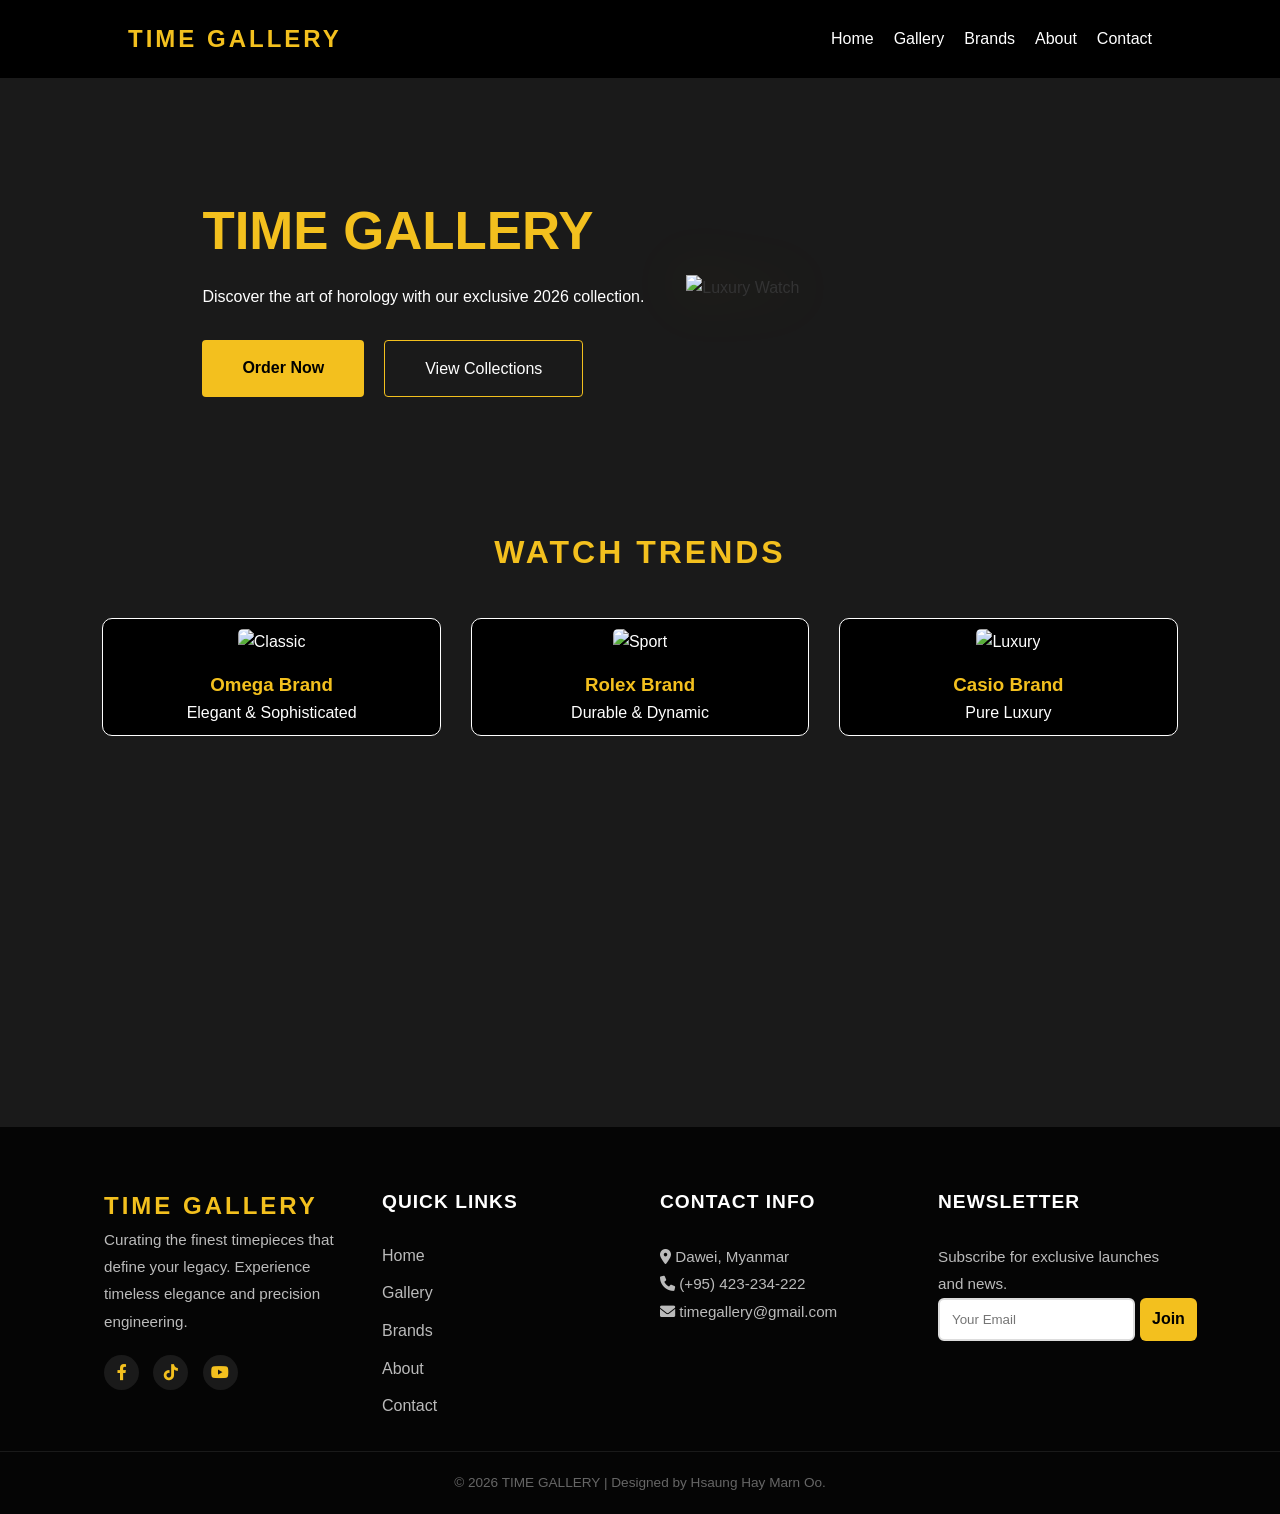
==== index.html @ e5761fb6 "Add files via upload" ====
<!DOCTYPE html>
<html lang="en">
<head>
    <meta name="viewport" content="width=device-width, initial-scale=1.0">
    <link rel="stylesheet" href="style.css">
     <link rel="stylesheet" href="https://cdnjs.cloudflare.com/ajax/libs/font-awesome/6.0.0/css/all.min.css">
    <title>TIME | Home</title>
</head>
<body>
    <nav>
        <div class="logo">TIME GALLERY</div>
        <div class="nav-links">
            <a href="index.html">Home</a>
            <a href="gallery.html">Gallery</a>
            <a href="brands.html">Brands</a>
            <a href="about.html">About</a>
            <a href="contact.html">Contact</a>
        </div>
    </nav>

   <main>
    <section class="modern-hero1">
     
        <div class="hero-container1">
            <div class="hero-text1">
                <h1 class="hero-title1">TIME GALLERY</h1>
                <p class="hero-intro1">Discover the art of horology with our exclusive 2026 collection.</p>
                <div class="hero-btns1">
                    <a href="order.html" class="btn-primary1">Order Now</a>
                    <a href="gallery.html" class="btn-secondary1">View Collections</a>
                </div>
            </div>
            <div class="hero-image1">
                <img src="img/clock stoere 2.jpg" alt="Luxury Watch">
            </div>
        </div>
    </section>

    <section id="collections1" class="collections-section1">
        <h2 class="section-title1">Watch Trends</h2>
        <div class="collection-grid1">
            <div class="collection-card1">
                <div class="card-img1"><img src="img/omega no bg.png" alt="Classic"></div>
                <h3>Omega Brand</h3>
                <p>Elegant & Sophisticated</p>
            </div>
            <div class="collection-card1">
                <div class="card-img1"><img src="img/Rolex Brand.png" alt="Sport"></div>
                <h3>Rolex Brand</h3>
                <p>Durable & Dynamic</p>
            </div>
            <div class="collection-card1">
                <div class="card-img1"><img src="img/Casio_Brand_2.png" alt="Luxury"></div>
                <h3>Casio Brand</h3>
                <p>Pure Luxury</p>
            </div>
        </div>
    </section>

</main>

   <footer class="main-footer">
    <div class="footer-container">
        <div class="footer-col">
            <div class="logo">TIME GALLERY</div>
            <p>Curating the finest timepieces that define your legacy. Experience timeless elegance and precision engineering.</p>
            <div class="social-icons">
                <a href="https://www.facebook.com/share/18MVpV5i3z/"><i class="fab fa-facebook-f"></i></a>
                <a href="https://www.tiktok.com/@marnmarnoo2008?_r=1&_t=ZS-95kJAKTh4nk"><i class="fab fa-tiktok"></i></a>
                <a href="www.youtube.com/@HsaungHayMarnOo-y4t"><i class="fab fa-youtube"></i></a>
            </div>
        </div>

        <div class="footer-col">
            <h4>Quick Links</h4>
            <ul>
            <li><a href="index.html">Home</a></li>
            <li><a href="gallery.html">Gallery</a></li>
            <li><a href="brands.html">Brands</a></li>
            <li><a href="about.html">About</a></li>
            <li><a href="contact.html">Contact</a></li>
            </ul>
        </div>

        <div class="footer-col">
            <h4>Contact Info</h4>
            <p><i class="fas fa-map-marker-alt"></i> Dawei, Myanmar</p>
            <p><i class="fas fa-phone"></i> (+95) 423-234-222</p>
            <p><i class="fas fa-envelope"></i> timegallery@gmail.com</p>
        </div>

        <div class="footer-col">
            <h4>Newsletter</h4>
            <p>Subscribe for exclusive launches and news.</p>
           
                <form action="#confirm-box4" class="confirm-box4-noti newsletter-form">
                <input type="email" placeholder="Your Email" required>
                <button type="submit" class="order-btn4">Join</button>
            </form>
        </div>
    </div>
    <div class="footer-bottom">
        <p>&copy; 2026 TIME GALLERY | Designed by Hsaung Hay Marn Oo.</p>
    </div>
</footer>
 <div id="confirm-box4" class="modal-overlay4">
    <div class="modal-content4">
        <h3>Successfully joined!</h3>
        <p>Thank you for your subscribing.</p>
        <a href="#" class="close-btn4">OK</a>
    </div>
</div>
</body>
</html>
---- style.css ----
/* General Setup */
* { margin: 0; padding: 0; box-sizing: border-box; font-family: 'Segoe UI', sans-serif; }
body { line-height: 1.6; color: #333; background: #1a1a1a; }
a { text-decoration: none; color: inherit; }
ul { list-style: none; }

/* Navigation */
nav {
    background: #000;
    color: #fff;
    display: flex;
    justify-content: space-between;
    padding: 20px 10%;
    align-items: center;
    position: sticky;
    top: 0;
    z-index: 1000;
}
.logo { font-size: 24px; font-weight: bold; letter-spacing: 3px; color:#F3C01E; }
.nav-links { display: flex; gap: 20px; }
.nav-links a:hover {  color:#F3C01E; }

/* Sections */
section { padding: 60px 10%; background: #fff; min-height: 70vh; }
h2 { text-align: center; margin-bottom: 40px; font-size: 2rem; text-transform: uppercase; }





    /* --- Hero Section --- */
.modern-hero1 {
    position: relative;
    padding: 100px 8%;
    display: flex;
    align-items: center;
    min-height: 400px;
    overflow: hidden;
    background-color: #1a1a1a;
}


.hero-container1 {
    position: relative;
    z-index: 2;
    display: grid;
    grid-template-columns: 1fr 1fr;
    align-items: center;
    width: 90%;
    margin-left: 100px;
}

.hero-title1 {
    font-size: 3.3rem;
    line-height: 2;
    text-transform: uppercase;
    font-weight: 800;
    color: #f3c01e;
}

.hero-intro1{
    color: #fff;
}


.hero-btns1 {
    display: flex;
    gap: 20px;
    margin-top: 30px;
}

.btn-primary1 {
    background: #f3c01e;
    color: #000;
    padding: 15px 40px;
    border-radius: 4px;
    text-decoration: none;
    font-weight: 700;
}

.btn-secondary1 {
    border: 1px solid #f3c01e;
    color: #fff;
    padding: 15px 40px;
    border-radius: 4px;
    text-decoration: none;
}

.hero-image1 img {
    width: 400px;
    height: 400px;
    filter: drop-shadow(0 0 30px rgba(255,204,0,0.2));
    animation: float 4s ease-in-out infinite;
}

@keyframes float {
    0%, 100% { transform: translateY(0); }
    50% { transform: translateY(-20px); }
}
/* --- Collections Section --- */
.collections-section1 {
    padding: 30px 8%;
    text-align: center;
     background-color: #1a1a1a;
     color: #fff;

     

    
}

.section-title1 {
    font-size: 2rem;
    margin-bottom: 40px;
    letter-spacing: 3px;
}

.collection-grid1 {
    display: grid;
    grid-template-columns: repeat(auto-fit, minmax(300px, 1fr));
    gap: 30px;
}

.collection-card1 {
    background: #000;
    padding: 10px;
    border-radius: 10px;
    transition: 0.4s;
    border: 1px solid #fff;

}

.collection-card1 h3{
    color: #f3c01e;
}

.collection-card1 p{
    color: #fff;
}


.collection-card1:hover {
    border-color: #f3c01e;
    transform: translateY(-10px);
}

.card-img1 img {
    width: 60%;
    border-radius: 5px;
    margin-bottom: 15px;
  
}



/* Gallery Specific Styles ---------------------------------*/
        .gallery h2{
            color:#F3C01E;
              }

        .gallery{
            background-color: #1a1a1a;
        } 
        
        .gallery-grid {
            display: grid;
            grid-template-columns:repeat(4,1fr);
            gap: 30px;
            margin-top: 30px;
            
        }

        .gallery-item {
            background-color:#000; border-radius: 25px; overflow: hidden;
            transition: all 0.4s ease;
            position: relative; border: 1px solid #f0f0f0;
            box-shadow: 0 8px 25px rgba(0,0,0,0.04);
            display: flex; flex-direction: column;
            align-items: center;
            padding-bottom: 25px;
        }

        .gallery-item:hover {
             transform: translateY(-10px);
             box-shadow: 0 15px 35px rgba(255, 204, 0, 0.2);
              border-color: #F3C01E;
             }


        .gallery-item img {
            width: 100%;
            height: 180px;
            object-fit: contain; 
            margin-bottom: 15px;
         
        }

        .gallery-item h3 {
            font-size: 16px;
            margin-bottom: 10px;
            text-transform: uppercase;
            letter-spacing: 1px;
            color: #ffffff;
        }

        .gallery-item .price {
            font-weight: bold;
            color: #ffffff;
            margin-bottom: 15px;
            display: block;
        }

        .order-btn-sm {
            background:#F3C01E; color: #111; 
            border: none;
            width: 50%; 
            padding: 14px;
            border-radius: 12px; 
            font-weight: 600;
            cursor: pointer; 
            transition: 0.3s; display: flex; align-items: center; justify-content: center; gap: 8px;
            text-decoration: none; font-size: 14px;transition: 1.1s;

        }

        .order-btn-sm:hover {
         background: #ffb700;
             color: #111; 
             transform: scale(1.1);
        }

/* --- Responsive Media Queries --- */

          
/* Brands Page Specific Styles------------------------------ */
            .brand h2{
             color:#F3C01E;
             }

         .brand{
            background-color: #1a1a1a;
            
            
            
        }
        .brand-container {
            display: grid;
            grid-template-columns:repeat(4,1fr);
            gap: 30px;
            margin-top: 30px;
           
        }

        .brand-card {
           
            background:#000; border-radius: 25px; overflow: hidden;
            transition: all 0.4s ease;
            position: relative; border: 1px solid #f0f0f0;
            box-shadow: 0 8px 25px rgba(0,0,0,0.04);
            display: flex; flex-direction: column; align-items: center; padding-bottom: 25px;

        }

        .brand-card:hover {
            transform: translateY(-10px); 
            box-shadow: 0 15px 35px rgba(255, 204, 0, 0.2); 
            border-color:  #f3c01e;
        }

        .brand-logo-img {
            width: 100%;
            height: 150px;
            object-fit: contain; 
            margin-bottom:15px;
           
        }

        .brand-card h3 {
            font-size: 22px;
            margin-bottom: 10px;
            letter-spacing: 2px;
            text-transform: uppercase;
            color: #ffffff;
        }

        .brand-card p {
            font-size: 14px;
            color: #666;
            margin-bottom: 20px;
            height: 80px; /* စာသားညီအောင် */
            overflow: hidden;
            margin-left: 10px;
        }

        .see-more-btn {
             background:#f3c01e; color: #111; 
             border: none;
              width: 50%; 
            padding: 14px;
             border-radius: 12px; 
             font-weight: 600;
              cursor: pointer; 
            transition: 0.3s; display: flex; align-items: center; justify-content: center; gap: 8px;
            text-decoration: none; font-size: 14px;transition: 1.1s;
        }

        .see-more-btn:hover {
            background: #ffb700;
             color: #111; 
             transform: scale(1.1);
        }


 /*------------ contact-page------------------------ */
       #contact {
    background-color: #1a1a1a;
    padding: 50px;
    display: flex;
    justify-content: center;
    font-family: 'Segoe UI', Tahoma, Geneva, Verdana, sans-serif;
}

.contact-container {

    width: 100%;
    max-width: 850px;
    display: flex;
    border-radius: 15px;
    overflow: hidden;
    box-shadow: 0 10px 30px rgba(0,0,0,0.1);
}

/* Left Side Styling */
.contact-info {
    flex: 1;
    padding: 40px;
    background-color: #000;
  
}

.contact-info h2 {
    font-size: 25px;
    color: #f3c01e;
    margin-bottom: 25px;

}

.description {
    color: #777;
    font-size: 14px;
    margin-bottom: 30px;
    line-height: 1.6;
}

.info-item {
    display: flex;
    align-items: flex-start;
    margin-bottom: 25px;
}

.icon-box {
    width: 45px;
    height: 45px;
    background-color:#D4AF37;
    color: white;
    border-radius: 50%;
    display: flex;
    align-items: center;
    justify-content: center;
    margin-right: 15px;
    font-size: 18px;
}

.info-item h3 {
    font-size: 16px;
    margin: 0 0 5px 0;
    color: #f3c01e;
}

.info-item p {
    font-size: 13px;
    color: #666;
    margin: 0;
    line-height: 1.5;
}


/* Right Side Styling (Form) */
.contact-form {
    flex: 1.2;
    padding: 40px;
    background-color: #000;
}

.contact-form h2 {
    font-size: 26px;
    margin-bottom: 25px;
    color: #f3c01e;
}

.form-row {
    display: flex;
    gap: 20px;
}

.form-group {
    flex: 1;
    margin-bottom: 15px;
    display: flex;
    flex-direction: column;
}

.form-group label {
    font-size: 13px;
    font-weight: 600;
    margin-bottom: 5px;
    color: #555;
}

.form-group input, .form-group textarea {
    padding: 12px;
    border: 1px solid #f0f0f0;
    background-color: #f9f9f9;
    border-radius: 8px;
    font-size: 14px;
}


       
.order-btn2 {
    padding: 12px;
     border-radius: 6px;
    font-size: 16px;
    width: 440px;
    background:#f3c01e;
    border: none;
    color: #000;
    font-weight: bold;
    cursor: pointer;
    white-space: nowrap;
  
}


.modal-overlay2 {
    position: fixed;
    top: 0; left: 0;
    width: 100%; height: 100%;
    background: rgba(0, 0, 0, 0.5);
    display: none; 
    justify-content: center;
    align-items: center;
}

.modal-overlay2:target {
    display: flex;
}

.modal-content2 {
    background:#fff;
    color: #111;
    padding: 25px;
    border-radius: 8px;
    text-align: center;
    box-shadow: 0 5px 15px rgba(0,0,0,0.3);
    animation: fadeIn 0.3s;
}

.close-btn2 {
    display: inline-block;
    margin-top: 15px;
    padding: 8px 25px;
    background: #f3c01e;
    color: white;
    text-decoration: none;
    border-radius: 5px;
}







/* --------------------------------about-page----------- */
.about-section{
    background-color: #1a1a1a;
}
.about-container {
    max-width: 900px;
    margin: 20px 0 0 50px;
    padding: 0 20px;

}

/* About Row Styling */
.about-row {
    display: flex;
    align-items: center;
    gap: 50px;
    margin-bottom: 80px;
    flex-wrap: wrap;
}

.content-box, .image-box {
    flex: 1;
    min-width: 300px;
}

.title {
    font-size: 1.8rem;
     color: #f3c01e;
    margin-bottom: 20px;
    text-transform: uppercase;
    letter-spacing: 2px;
}

.description {
    font-size: 1.1rem;
    color: #fff;
    text-align: justify;
}

.image-box img {
    width: 80%;
    height: auto;
    border-radius: 8px;
    box-shadow: 0 10px 30px rgba(0,0,0,0.1);
}

/* Guarantees Section */
.center {
    text-align: center;
    margin-bottom: 40px;
}

.guarantee-grid {
    display: grid;
    grid-template-columns:repeat(3,1fr);
    gap: 30px;
}

.g-card {
    background: #000;
    padding: 20px;
    text-align: center;
    border-radius: 10px;
    border: 1px solid #eee;
    transition: 0.3s;
}

.g-card:hover {
    transform: translateY(-10px);
    box-shadow: 0 15px 35px rgba(255, 204, 0, 0.2);
    border-color: #F3C01E;
}

.g-card h3 {
    color: #d4af37;
    margin-bottom: 15px;
    font-size: 1.3rem;
}

.g-card p {
    font-size: 0.95rem;
    color: #666;
}

/* Footer Styling--------------------------------------- */
.main-footer {
    background-color: #050505;
    color: #fff;
    padding: 60px 0 20px;
   
}

.footer-container {
    max-width: 1200px;
    margin: 0 auto;
    display: grid;
    grid-template-columns: repeat(auto-fit, minmax(200px, 1fr));
    gap: 40px;
    padding: 0 5%;
}

.footer-col h4 {
    color: var(--gold);
    font-size: 1.2rem;
    margin-bottom: 25px;
    position: relative;
    text-transform: uppercase;
    letter-spacing: 1px;
}


.footer-col p {
    color: #bbb;
    font-size: 0.95rem;
    line-height: 1.8;
}


.footer-col ul {
    list-style: none;
    align-items: flex-start;
}

.footer-col ul li {
    margin-bottom: 12px;
}

.footer-col ul li a {
    color: #bbb;
    transition: 0.3s;
  text-align: left;
}

.footer-col ul li a:hover {
    color: #f3c01e;
    padding-left: 8px;
}

/* Social Icons */
.social-icons {
    margin-top: 20px;
}

.social-icons a {
    display: inline-block;
    width: 35px;
    height: 35px;
    background: #1a1a1a;
    color:#f3c01e;
    text-align: center;
    line-height: 35px;
    border-radius: 50%;
    margin-right: 10px;
    transition: 0.4s;
}

.social-icons a:hover {
    background:#f3c01e;
    color: #1a1a1a;
    transform: translateY(-5px);
}

/* Newsletter Form */
.footer-form {
    display: flex;
    margin-top: 15px;
}

.footer-form input {
    padding: 10px;
    background: #1a1a1a;
    border: 1px solid #333;
    color: #fff;
    width: 70%;
}

.footer-form button {
    width: 30%;
    background: var(--gold);
    border: none;
    color: #000;
    font-weight: bold;
    cursor: pointer;
}

/* Copyright Bar */
.footer-bottom {
    text-align: center;
    padding-top: 20px;
    margin-top: 20px;
    border-top: 1px solid #1a1a1a;
    font-size: 0.85rem;
    color: #666;
}



/* for footer-noti */

.newsletter-form{
    display: flex;
    gap: 5px;
    align-self:center;
}
.confirm-box4-noti input {
    flex: 1;
    padding: 12px;
    border: 2px solid #ddd;
    border-radius: 6px;
    box-sizing: border-box;
    transition: border-color 0.3s;
}


.order-btn4 {
    padding: 12px;
     border-radius: 6px;
    font-size: 16px;
    width: auto;
    background:#f3c01e;
    border: none;
    color: #000;
    font-weight: bold;
    cursor: pointer;
    white-space: nowrap;
}


.modal-overlay4 {
    position: fixed;
    top: 0; left: 0;
    width: 100%; height: 100%;
    background: rgba(0, 0, 0, 0.5);
    display: none; 
    justify-content: center;
    align-items: center;
}

.modal-overlay4:target {
    display: flex;
}

.modal-content4 {
    background:#fff;
    color: #111;
    padding: 25px;
    border-radius: 8px;
    text-align: center;
    box-shadow: 0 5px 15px rgba(0,0,0,0.3);
    animation: fadeIn 0.3s;
}

.close-btn4 {
    display: inline-block;
    margin-top: 15px;
    padding: 8px 25px;
    background: #f3c01e;
    color: white;
    text-decoration: none;
    border-radius: 5px;
}

@keyframes fadeIn {
    from { opacity: 0; transform: translateY(-20px); }
    to { opacity: 1; transform: translateY(0); }
}

/* ... Keep your existing CSS above ... */


/* order-page-------------------------- */

 .order-container {
            background: #000;
            padding: 30px;
            border-radius: 8px;
            box-shadow: 0 4px 10px rgba(0,0,0,0.1);
            max-width: 500px;
            width: 90%;
            margin:50px auto;
        }

        h2 {
            text-align: center;
            color: #f3c01e;
            margin-bottom: 20px;
            text-transform: uppercase;
            letter-spacing: 1px;
        }

        .form-group {
            margin-bottom: 15px;
        }

        label {
            display: block;
            margin-bottom: 5px;
            font-weight: 600;
            color: #ccc;
        }

        input[type="text"],
        input[type="tel"],
        select,
        textarea {
            width: 100%;
            padding: 10px;
            border: 1px solid #ddd;
            border-radius: 4px;
            box-sizing: border-box; 
            font-size: 14px;
        }

        textarea {
            resize: vertical;
            height: 80px;
        }

        .submit-btn {
            width: 100%;
            background-color: #f3c01e;
            color: #000;
            padding: 12px;
            border: none;
            border-radius: 4px;
            cursor: pointer;
            font-size: 16px;
            font-weight: bold;
            margin-top: 10px;
            transition: background 0.3s;
        }

        .submit-btn:hover {
            background-color:#ffb700 ;
            color: #000;
        }
        

        
.order-btn1 {
    padding: 12px;
     border-radius: 6px;
    font-size: 16px;
    width: 100%;
    background:#f3c01e;
    border: none;
    color: #000;
    font-weight: bold;
    cursor: pointer;
    white-space: nowrap;
  
}


.modal-overlay1 {
    position: fixed;
    top: 0; left: 0;
    width: 100%; height: 100%;
    background: rgba(0, 0, 0, 0.5);
    display: none; 
    justify-content: center;
    align-items: center;
}

.modal-overlay1:target {
    display: flex;
}

.modal-content1 {
    background:#fff;
    color: #111;
    padding: 25px;
    border-radius: 8px;
    text-align: center;
    box-shadow: 0 5px 15px rgba(0,0,0,0.3);
    animation: fadeIn 0.3s;
}

.close-btn1 {
    display: inline-block;
    margin-top: 15px;
    padding: 8px 25px;
    background: #f3c01e;
    color: white;
    text-decoration: none;
    border-radius: 5px;
}


@media screen and (max-width: 768px) {
   
    nav {
        flex-direction: column;
        padding: 15px 5%;
    }
    .nav-links {
        margin-top: 15px;
        gap: 10px;
        font-size: 14px;
        flex-wrap: wrap;
        justify-content: center;
    }

    
    section {
        padding: 40px 5%;
    }

    .hero-container1 {
        grid-template-columns: 1fr; 
        margin-left: 0;
        width: 100%;
        text-align: center;
    }
    .hero-title1 {
        font-size: 2.2rem;
        line-height: 1.2;
    }
    .hero-btns1 {
        justify-content: center;
    }
    .hero-image1 img {
        width: 100%;
        max-width: 300px;
        height: auto;
        margin-top: 30px;
    }

  
    .gallery-grid, .brand-container {
        grid-template-columns: repeat(auto-fit, minmax(200px, 1fr));
        gap: 20px;
    }

   
    .about-row {
        flex-direction: column;
        gap: 30px;
    }
    .about-container {
        margin-left: 0;
        padding: 0 10px;
    }
    .image-box img {
        width: 100%;
    }
    .guarantee-grid {
        grid-template-columns: 1fr;
    }

  
    .contact-container {
        flex-direction: column;
    }
    .contact-info, .contact-form {
        padding: 25px;
    }
    .order-btn2 {
        width: 100%; 
    }


    .footer-container {
        grid-template-columns: 1fr;
        text-align: center;
        gap: 30px;
    }
    .social-icons {
        justify-content: center;
    }
}
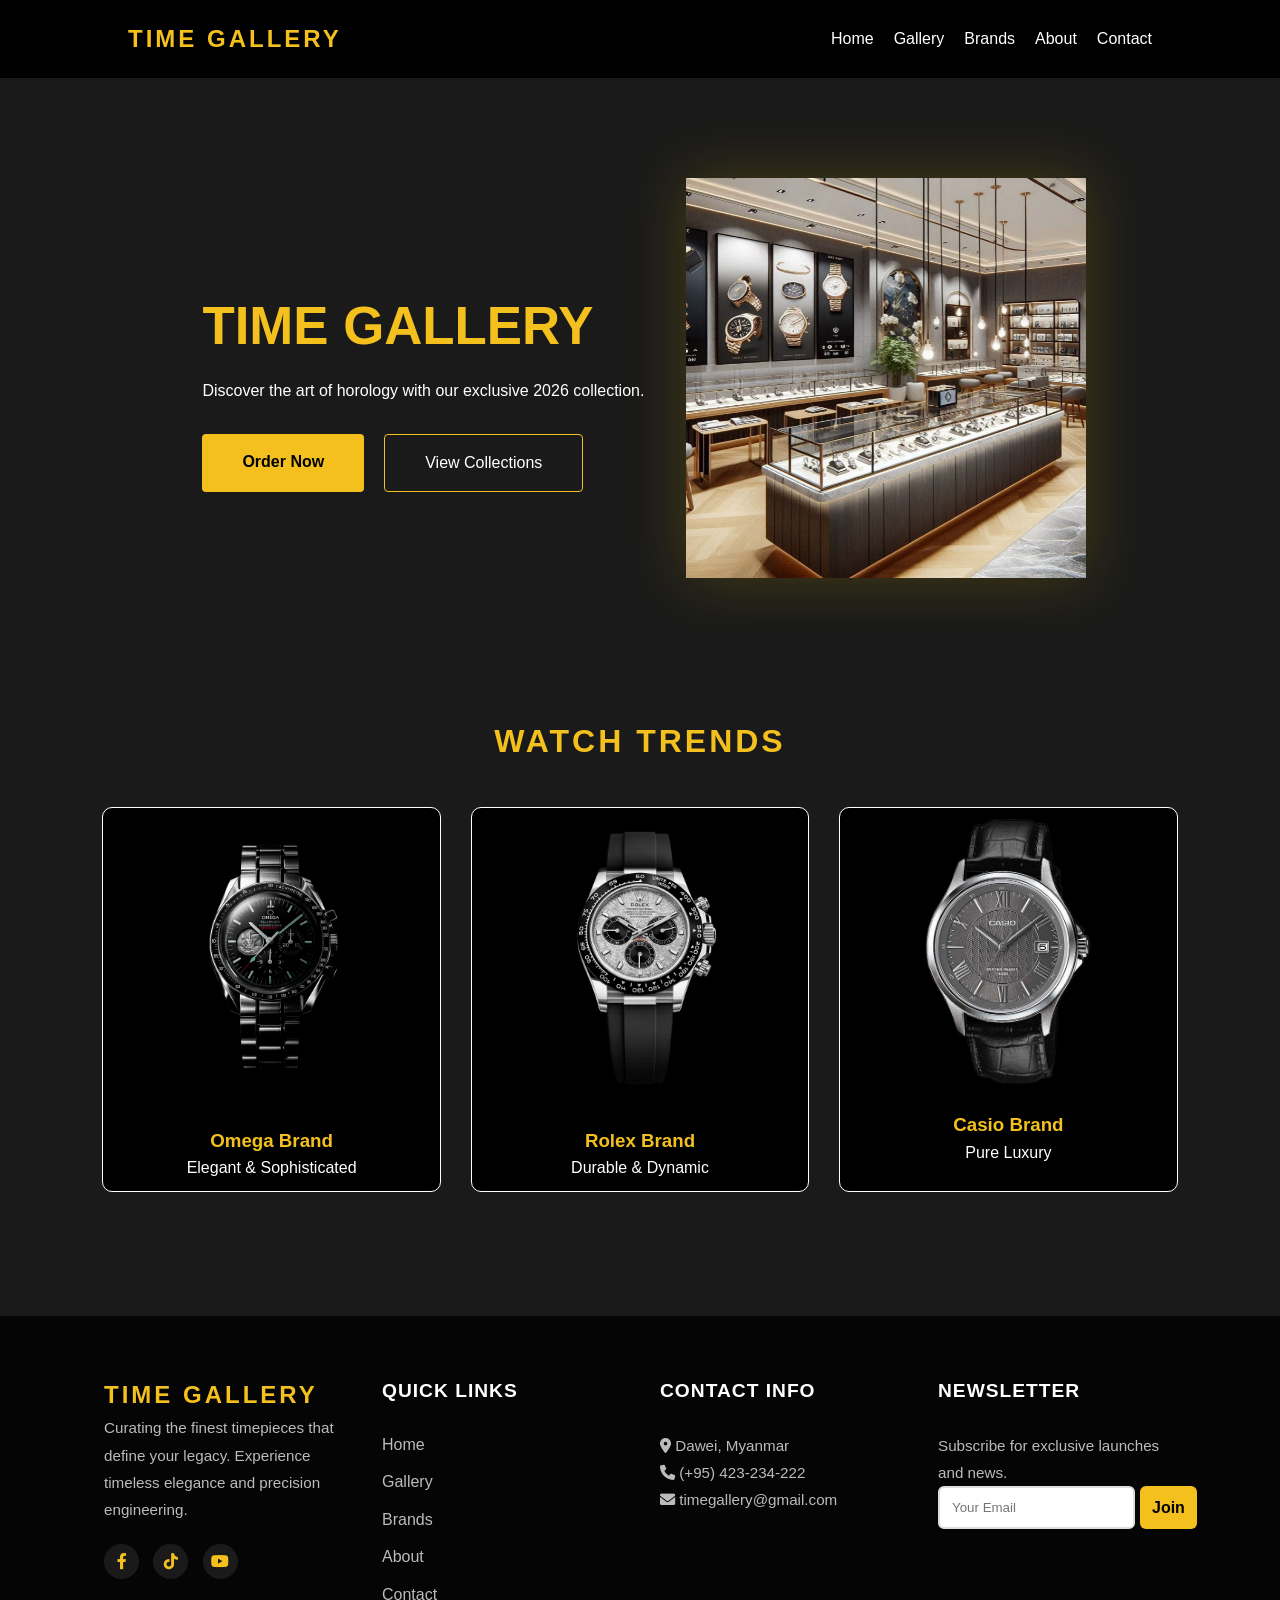
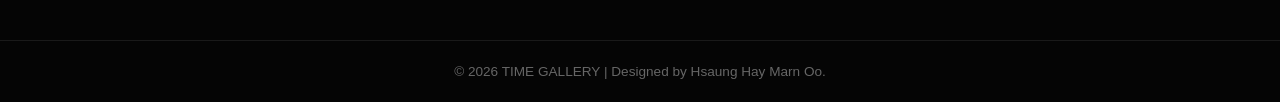
==== commit 3b87172d: "Update index.html" ====
--- a/index.html
+++ b/index.html
@@ -31,7 +31,7 @@
                 </div>
             </div>
             <div class="hero-image1">
-                <img src="img/clock stoere 2.jpg" alt="Luxury Watch">
+                <img src="clock stoere 2.jpg" alt="Luxury Watch">
             </div>
         </div>
     </section>
@@ -40,17 +40,17 @@
         <h2 class="section-title1">Watch Trends</h2>
         <div class="collection-grid1">
             <div class="collection-card1">
-                <div class="card-img1"><img src="img/omega no bg.png" alt="Classic"></div>
+                <div class="card-img1"><img src="omega no bg.png" alt="Classic"></div>
                 <h3>Omega Brand</h3>
                 <p>Elegant & Sophisticated</p>
             </div>
             <div class="collection-card1">
-                <div class="card-img1"><img src="img/Rolex Brand.png" alt="Sport"></div>
+                <div class="card-img1"><img src="Rolex Brand.png" alt="Sport"></div>
                 <h3>Rolex Brand</h3>
                 <p>Durable & Dynamic</p>
             </div>
             <div class="collection-card1">
-                <div class="card-img1"><img src="img/Casio_Brand_2.png" alt="Luxury"></div>
+                <div class="card-img1"><img src="Casio_Brand_2.png" alt="Luxury"></div>
                 <h3>Casio Brand</h3>
                 <p>Pure Luxury</p>
             </div>
@@ -111,4 +111,4 @@
     </div>
 </div>
 </body>
-</html>+</html>
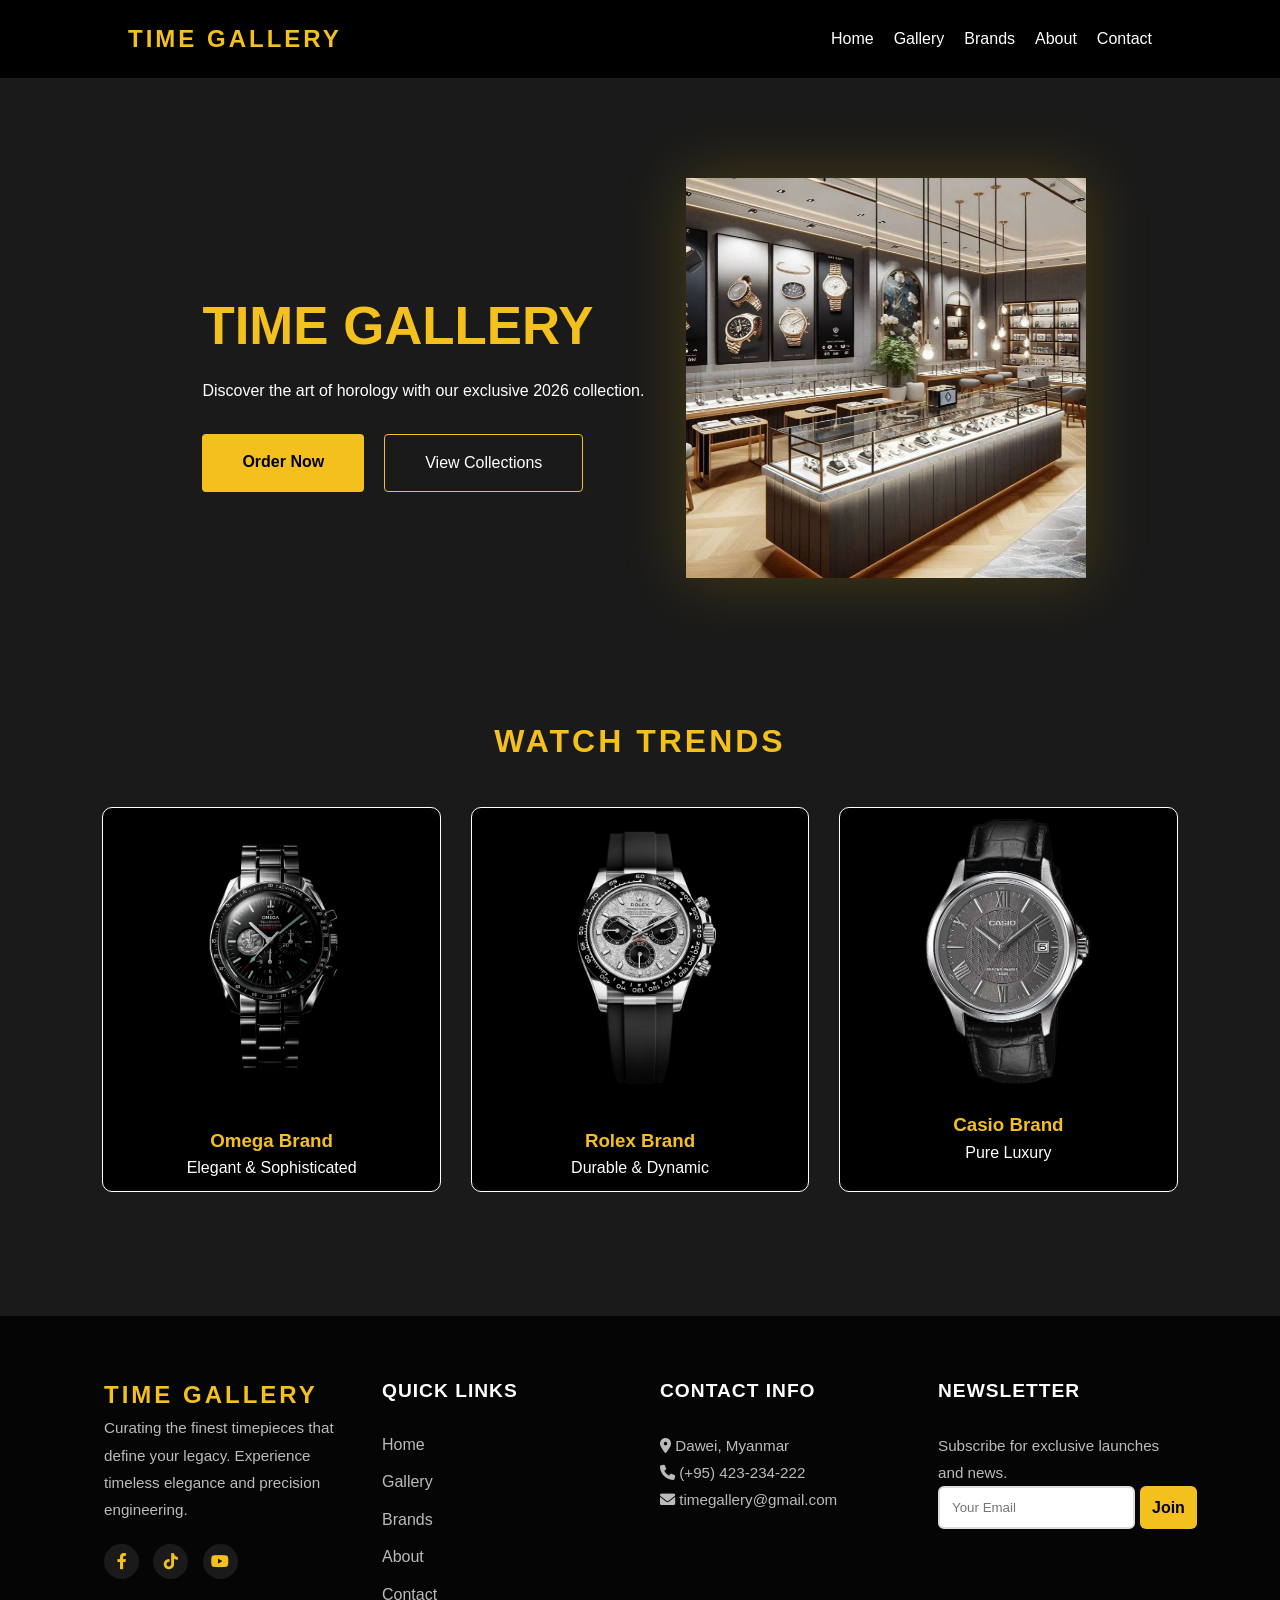
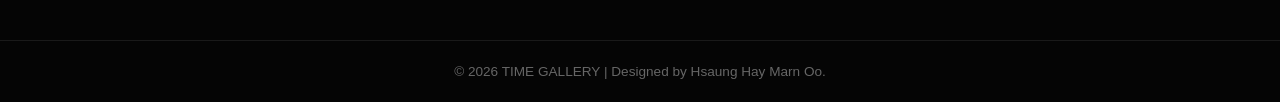
==== commit 1efdba91: "Update index.html" ====
--- a/index.html
+++ b/index.html
@@ -31,7 +31,7 @@
                 </div>
             </div>
             <div class="hero-image1">
-                <img src="clock stoere 2.jpg" alt="Luxury Watch">
+                <img src="clock stoere 2.webp" alt="Luxury Watch">
             </div>
         </div>
     </section>
@@ -40,17 +40,17 @@
         <h2 class="section-title1">Watch Trends</h2>
         <div class="collection-grid1">
             <div class="collection-card1">
-                <div class="card-img1"><img src="omega no bg.png" alt="Classic"></div>
+                <div class="card-img1"><img src="omega no bg.webp" alt="Classic"></div>
                 <h3>Omega Brand</h3>
                 <p>Elegant & Sophisticated</p>
             </div>
             <div class="collection-card1">
-                <div class="card-img1"><img src="Rolex Brand.png" alt="Sport"></div>
+                <div class="card-img1"><img src="Rolex Brand.webp" alt="Sport"></div>
                 <h3>Rolex Brand</h3>
                 <p>Durable & Dynamic</p>
             </div>
             <div class="collection-card1">
-                <div class="card-img1"><img src="Casio_Brand_2.png" alt="Luxury"></div>
+                <div class="card-img1"><img src="Casio_Brand_2.webp" alt="Luxury"></div>
                 <h3>Casio Brand</h3>
                 <p>Pure Luxury</p>
             </div>
